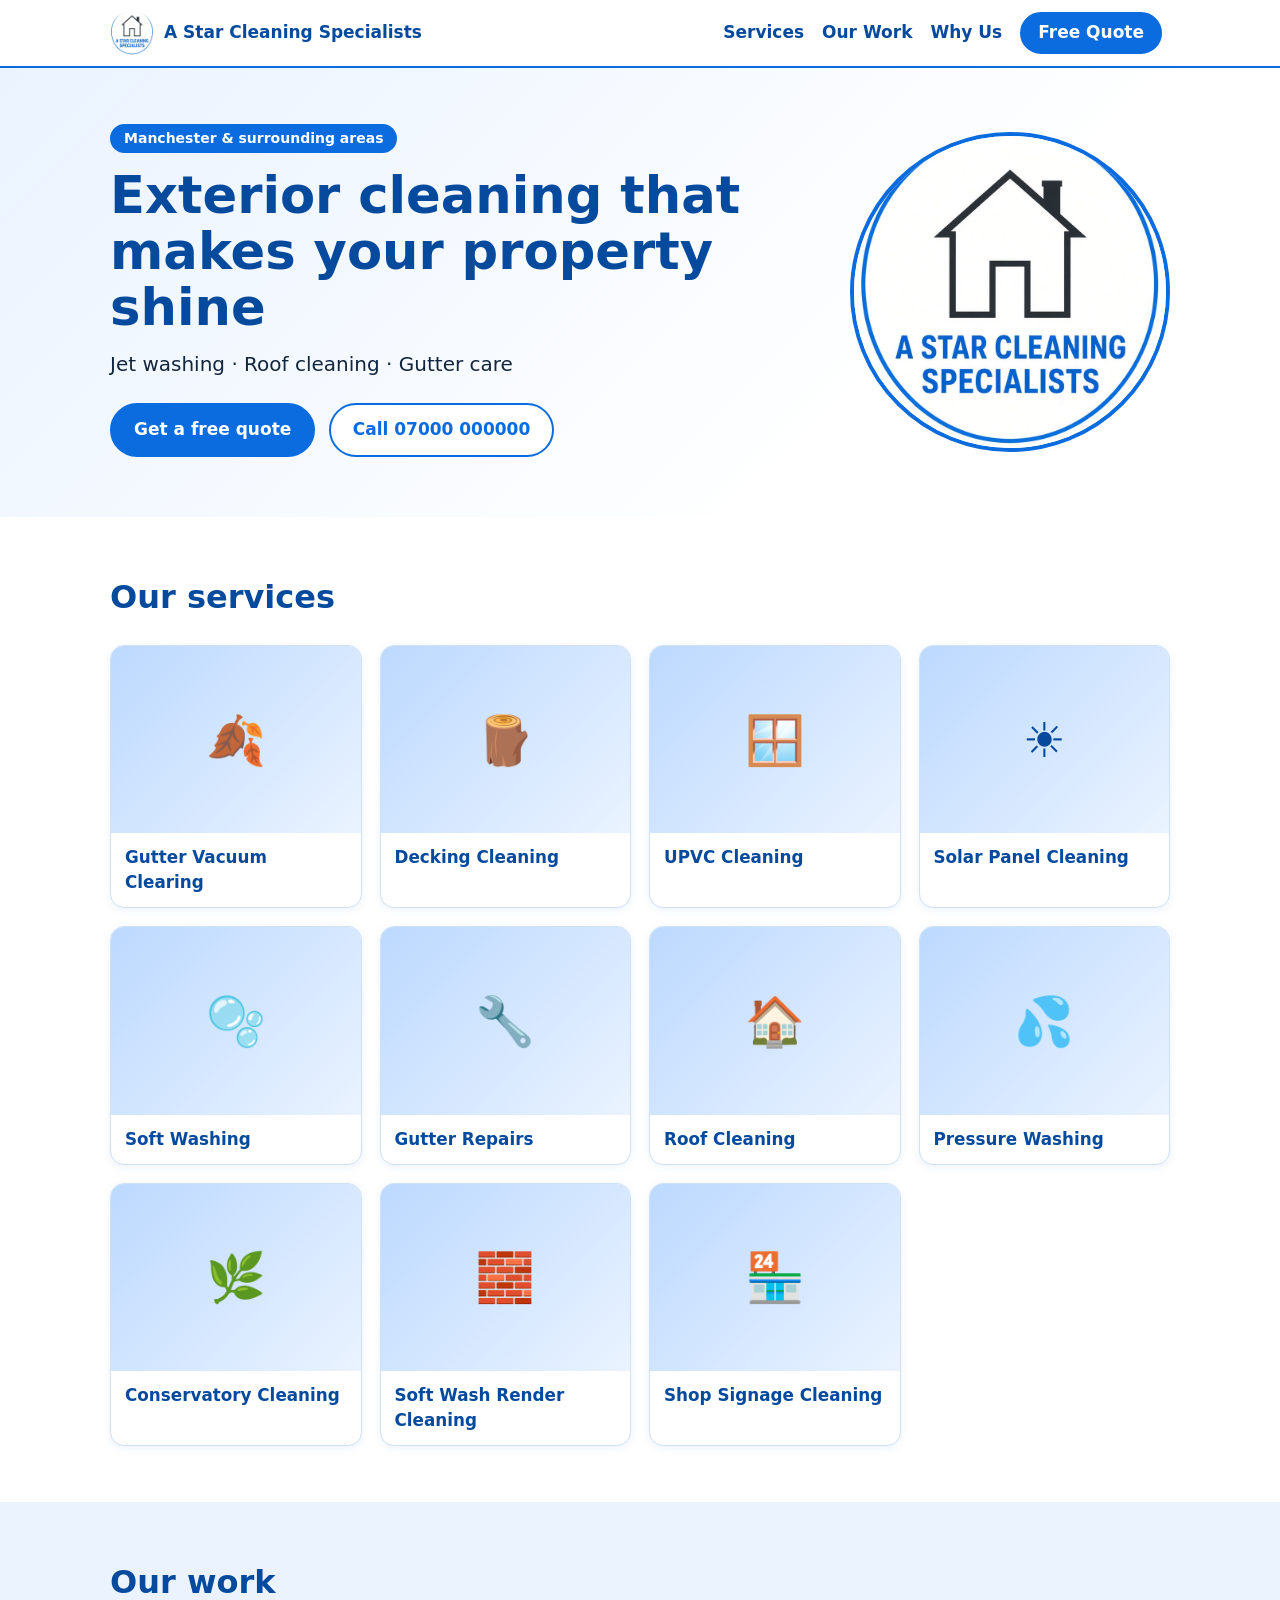
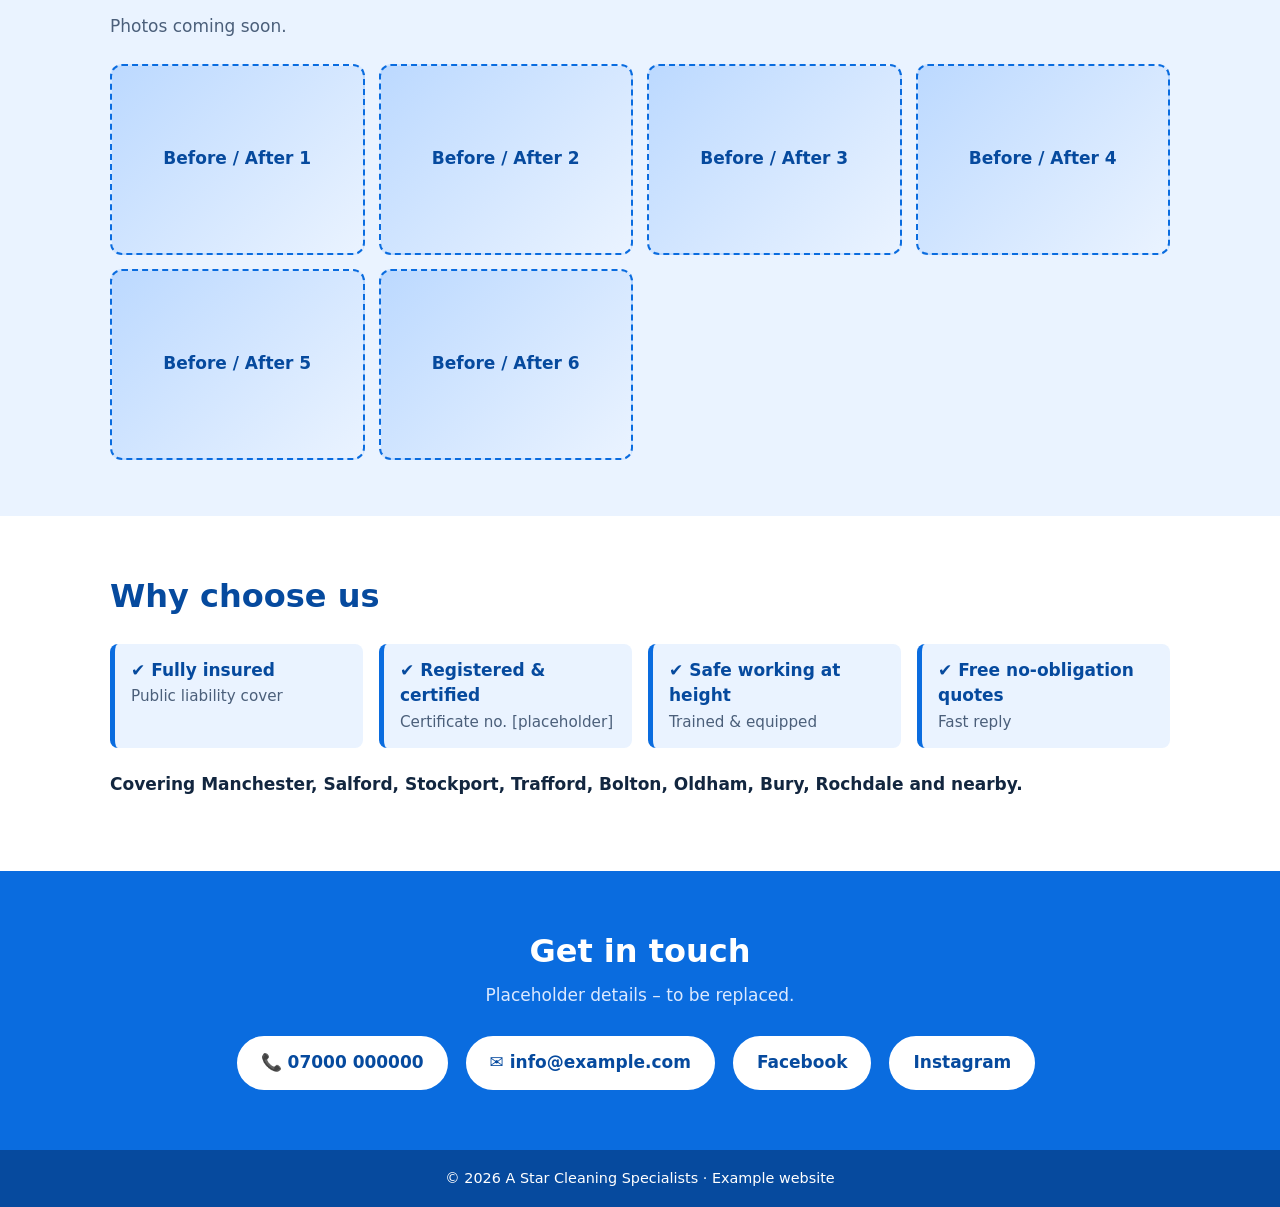
==== a-star-cleaning/index.html @ e41977cc "Add A Star Cleaning example website Co-authored-by: dbak91 <203325823+dbak91@users.noreply.github.co" ====
<!DOCTYPE html>
<html lang="en-GB">
<head>
<meta charset="utf-8">
<meta name="viewport" content="width=device-width,initial-scale=1">
<title>A Star Cleaning Specialists · Jet Washing &amp; Roof Cleaning Manchester</title>
<meta name="description" content="Exterior jet washing, roof cleaning, soft washing, gutter clearing and minor gutter repairs across Manchester and surrounding areas. Fully insured. Free quotes.">
<link rel="icon" href="images/logo.jpg">
<link rel="stylesheet" href="assets/style.css">
</head>
<body>
<a class="skip" href="#main">Skip to content</a>
<header class="site"><div class="wrap">
<a class="brand" href="#top"><img src="images/logo.jpg" alt="" width="44" height="44"><span>A Star Cleaning Specialists</span></a>
<nav aria-label="Main"><ul>
<li><a href="#services">Services</a></li>
<li><a href="#work">Our Work</a></li>
<li><a href="#trust">Why Us</a></li>
<li><a class="btn sm" href="#contact">Free Quote</a></li>
</ul></nav>
</div></header>
<main id="main">
<section class="hero" id="top"><div class="wrap">
<div class="hero-copy">
<span class="tag">Manchester &amp; surrounding areas</span>
<h1>Exterior cleaning that makes your property shine</h1>
<p class="lead">Jet washing · Roof cleaning · Gutter care</p>
<a class="btn" href="#contact">Get a free quote</a>
<a class="btn alt" href="tel:+440000000000">Call 07000 000000</a>
</div>
<img class="hero-logo" src="images/logo.jpg" alt="A Star Cleaning Specialists logo" width="320" height="320">
</div></section>
<section id="services"><div class="wrap">
<h2>Our services</h2>
<ul class="grid">
<li class="card"><div class="ph" role="img" aria-label="Gutter Vacuum Clearing photo placeholder"><span>🍂</span></div><h3>Gutter Vacuum Clearing</h3></li>
<li class="card"><div class="ph" role="img" aria-label="Decking Cleaning photo placeholder"><span>🪵</span></div><h3>Decking Cleaning</h3></li>
<li class="card"><div class="ph" role="img" aria-label="UPVC Cleaning photo placeholder"><span>🪟</span></div><h3>UPVC Cleaning</h3></li>
<li class="card"><div class="ph" role="img" aria-label="Solar Panel Cleaning photo placeholder"><span>☀️</span></div><h3>Solar Panel Cleaning</h3></li>
<li class="card"><div class="ph" role="img" aria-label="Soft Washing photo placeholder"><span>🫧</span></div><h3>Soft Washing</h3></li>
<li class="card"><div class="ph" role="img" aria-label="Gutter Repairs photo placeholder"><span>🔧</span></div><h3>Gutter Repairs</h3></li>
<li class="card"><div class="ph" role="img" aria-label="Roof Cleaning photo placeholder"><span>🏠</span></div><h3>Roof Cleaning</h3></li>
<li class="card"><div class="ph" role="img" aria-label="Pressure Washing photo placeholder"><span>💦</span></div><h3>Pressure Washing</h3></li>
<li class="card"><div class="ph" role="img" aria-label="Conservatory Cleaning photo placeholder"><span>🌿</span></div><h3>Conservatory Cleaning</h3></li>
<li class="card"><div class="ph" role="img" aria-label="Soft Wash Render Cleaning photo placeholder"><span>🧱</span></div><h3>Soft Wash Render Cleaning</h3></li>
<li class="card"><div class="ph" role="img" aria-label="Shop Signage Cleaning photo placeholder"><span>🏪</span></div><h3>Shop Signage Cleaning</h3></li>
</ul>
</div></section>
<section id="work" class="tint"><div class="wrap">
<h2>Our work</h2>
<p class="sub">Photos coming soon.</p>
<div class="gallery">
<div class="ph g" role="img" aria-label="Before and after photo placeholder"><span>Before / After 1</span></div>
<div class="ph g" role="img" aria-label="Before and after photo placeholder"><span>Before / After 2</span></div>
<div class="ph g" role="img" aria-label="Before and after photo placeholder"><span>Before / After 3</span></div>
<div class="ph g" role="img" aria-label="Before and after photo placeholder"><span>Before / After 4</span></div>
<div class="ph g" role="img" aria-label="Before and after photo placeholder"><span>Before / After 5</span></div>
<div class="ph g" role="img" aria-label="Before and after photo placeholder"><span>Before / After 6</span></div>
</div>
</div></section>
<section id="trust"><div class="wrap">
<h2>Why choose us</h2>
<ul class="trust">
<li><strong>✔ Fully insured</strong><span>Public liability cover</span></li>
<li><strong>✔ Registered &amp; certified</strong><span>Certificate no. [placeholder]</span></li>
<li><strong>✔ Safe working at height</strong><span>Trained &amp; equipped</span></li>
<li><strong>✔ Free no-obligation quotes</strong><span>Fast reply</span></li>
</ul>
<p class="area">Covering Manchester, Salford, Stockport, Trafford, Bolton, Oldham, Bury, Rochdale and nearby.</p>
</div></section>
<section id="contact" class="blue"><div class="wrap">
<h2>Get in touch</h2>
<p class="sub">Placeholder details – to be replaced.</p>
<div class="contact">
<a class="btn white" href="tel:+440000000000">📞 07000 000000</a>
<a class="btn white" href="mailto:info@example.com">✉️ info@example.com</a>
<a class="btn white" href="#" rel="noopener" aria-label="Facebook (link to be added)">Facebook</a>
<a class="btn white" href="#" rel="noopener" aria-label="Instagram (link to be added)">Instagram</a>
</div>
</div></section>
</main>
<footer class="site"><div class="wrap">© <span id="y">2026</span> A Star Cleaning Specialists · Example website</div></footer>
<script>document.getElementById('y').textContent=new Date().getFullYear();</script>
</body>
</html>
---- a-star-cleaning/assets/style.css ----
:root{--blue:#0a6cdf;--navy:#064a9e;--light:#eaf3ff;--ink:#12263f}
*{box-sizing:border-box}
html{scroll-behavior:smooth}
body{margin:0;font:17px/1.5 system-ui,-apple-system,Segoe UI,Roboto,sans-serif;color:var(--ink);background:#fff}
.wrap{max-width:1100px;margin:0 auto;padding:0 20px}
.skip{position:absolute;left:-999px}.skip:focus{left:8px;top:8px;background:#fff;padding:8px;z-index:9}
header.site{position:sticky;top:0;background:#fff;border-bottom:2px solid var(--blue);z-index:5}
header.site .wrap{display:flex;align-items:center;justify-content:space-between;gap:12px;padding-top:8px;padding-bottom:8px;flex-wrap:wrap}
.brand{display:flex;align-items:center;gap:10px;color:var(--navy);font-weight:800;text-decoration:none}
.brand img,.hero-logo{border-radius:50%;object-fit:cover;object-position:50% 49%;background:#fff}
nav ul{display:flex;gap:18px;list-style:none;margin:0;padding:0;align-items:center}
nav a{color:var(--navy);font-weight:600;text-decoration:none}
.btn{display:inline-block;background:var(--blue);color:#fff;padding:12px 22px;border-radius:999px;font-weight:700;text-decoration:none;margin:4px 8px 4px 0;border:2px solid var(--blue)}
nav a.btn{color:#fff}.btn.sm{padding:6px 16px}
.btn.alt{background:#fff;color:var(--blue)}
.btn.white{background:#fff;color:var(--navy);border-color:#fff}
.btn:hover{filter:brightness(.93)}
:focus-visible{outline:3px solid #ffb400;outline-offset:2px}
.hero{background:linear-gradient(135deg,var(--light),#fff 70%);padding:56px 0}
.hero .wrap{display:flex;align-items:center;gap:40px;justify-content:space-between;flex-wrap:wrap}
.hero-copy{flex:1 1 340px}
.tag{display:inline-block;background:var(--blue);color:#fff;border-radius:999px;padding:4px 14px;font-size:14px;font-weight:600}
h1{font-size:clamp(2rem,5vw,3.2rem);line-height:1.1;margin:14px 0;color:var(--navy)}
.lead{font-size:1.25rem;margin:0 0 20px}
.hero-logo{width:min(320px,70vw);height:auto;aspect-ratio:1;border:4px solid var(--blue)}
section{padding:56px 0}
.tint{background:var(--light)}
.blue{background:var(--blue);color:#fff;text-align:center}
h2{font-size:2rem;margin:0 0 8px;color:var(--navy)}.blue h2{color:#fff}
.sub{margin:0 0 24px;color:#4b5f7a}.blue .sub{color:#dbe9ff}
.grid{list-style:none;padding:0;margin:24px 0 0;display:grid;grid-template-columns:repeat(auto-fill,minmax(210px,1fr));gap:18px}
.card{background:#fff;border:1px solid #cfe0f7;border-radius:14px;overflow:hidden;box-shadow:0 2px 8px rgba(10,108,223,.08)}
.card h3{margin:0;padding:12px 14px;font-size:1.05rem;color:var(--navy)}
.ph{background:linear-gradient(135deg,#bcd9ff,#eaf3ff);display:flex;align-items:center;justify-content:center;color:var(--navy);font-weight:600}
.card .ph{aspect-ratio:4/3;font-size:3rem}
.gallery{display:grid;grid-template-columns:repeat(auto-fill,minmax(240px,1fr));gap:14px}
.ph.g{aspect-ratio:4/3;border-radius:12px;border:2px dashed var(--blue)}
.trust{list-style:none;padding:0;margin:24px 0;display:grid;grid-template-columns:repeat(auto-fit,minmax(220px,1fr));gap:16px}
.trust li{border-left:5px solid var(--blue);background:var(--light);padding:14px 16px;border-radius:8px}
.trust strong{display:block;color:var(--navy)}.trust span{font-size:.95rem;color:#4b5f7a}
.area{font-weight:600}
.contact{display:flex;flex-wrap:wrap;gap:10px;justify-content:center}
footer.site{background:var(--navy);color:#fff;text-align:center;padding:18px 0;font-size:.9rem}
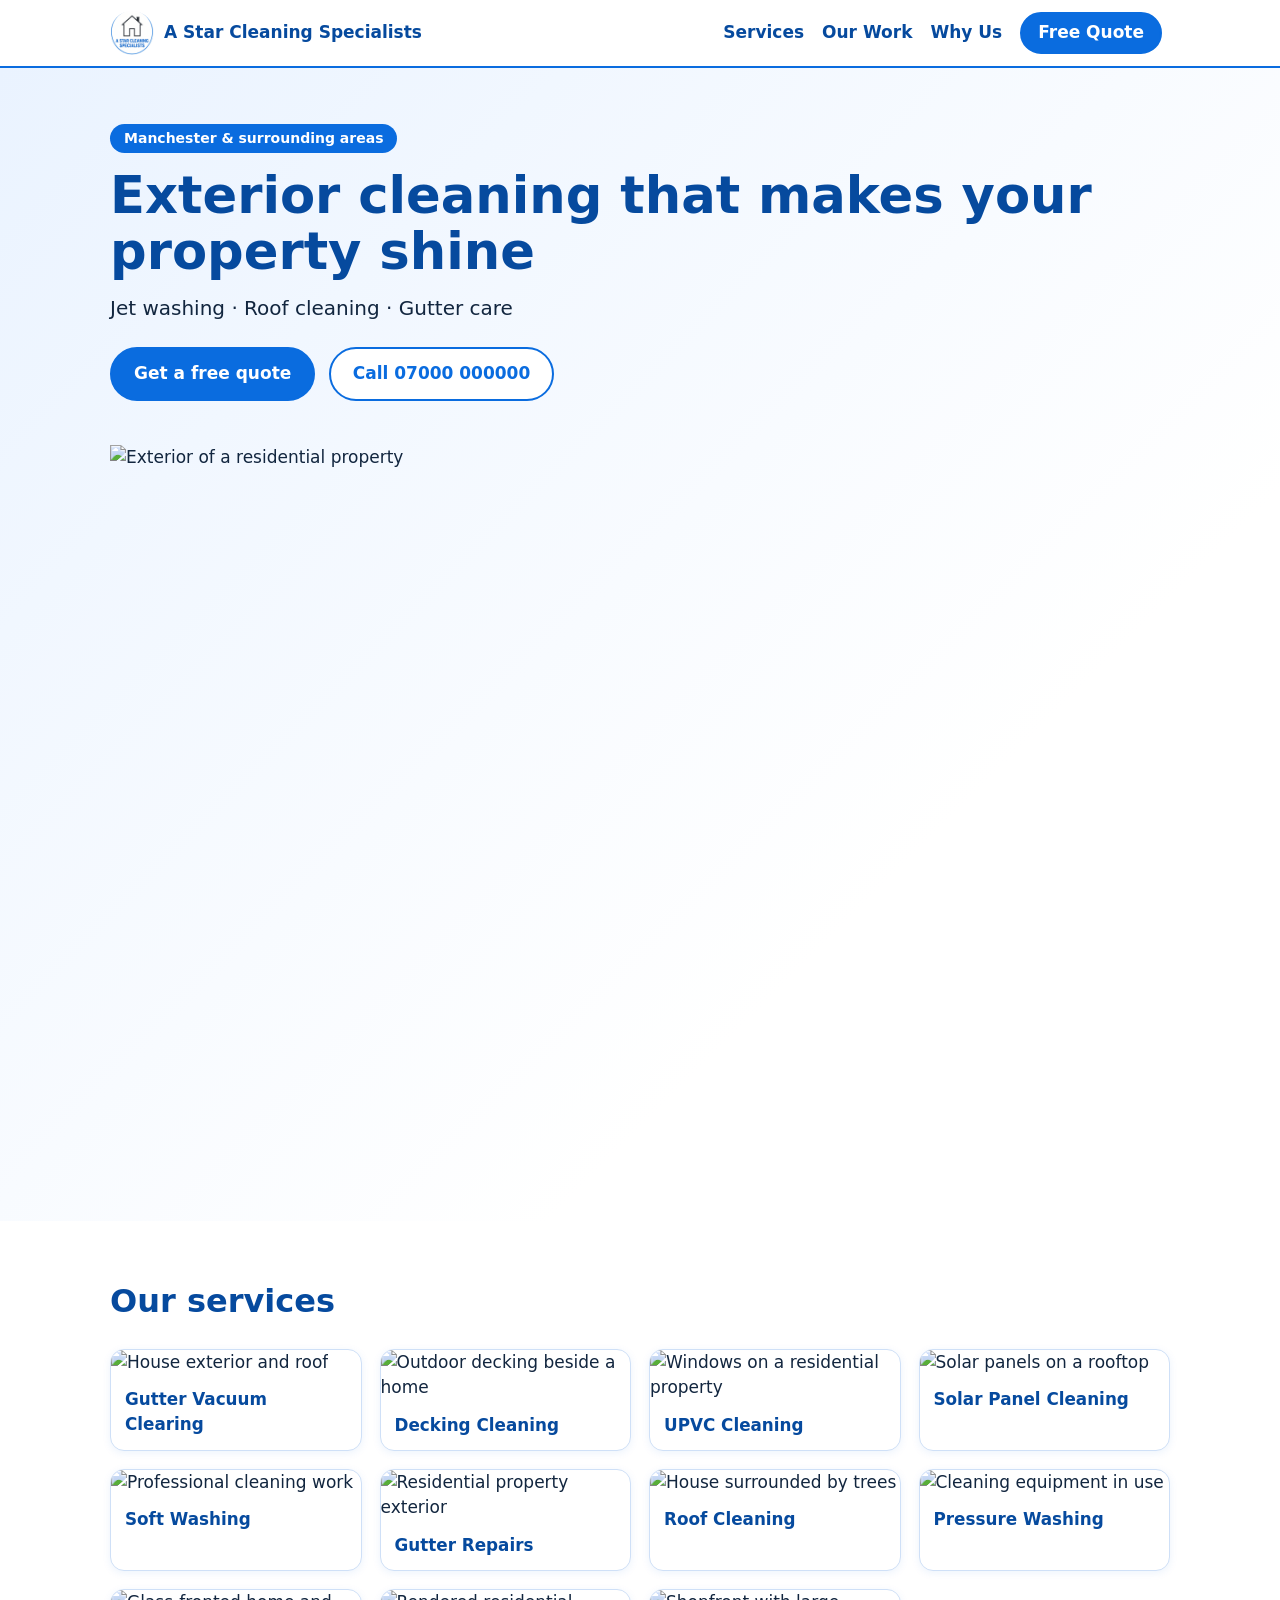
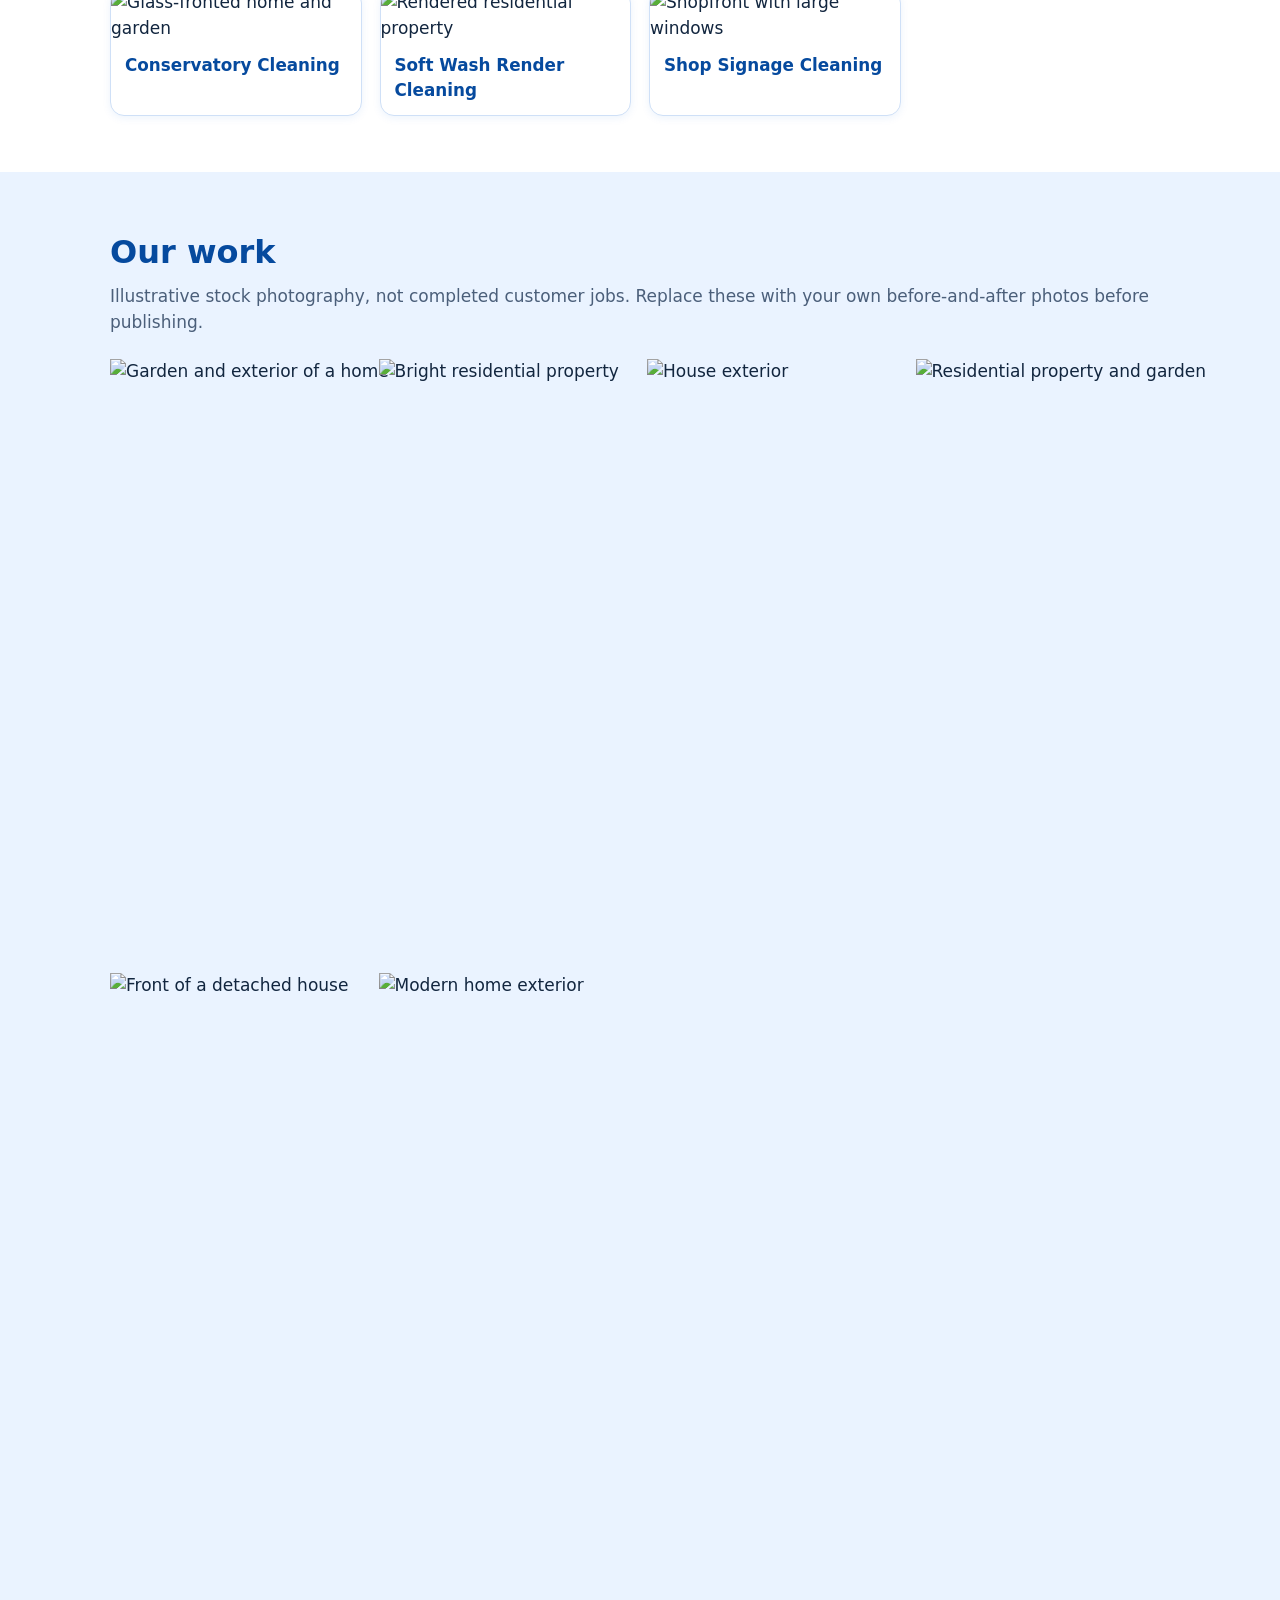
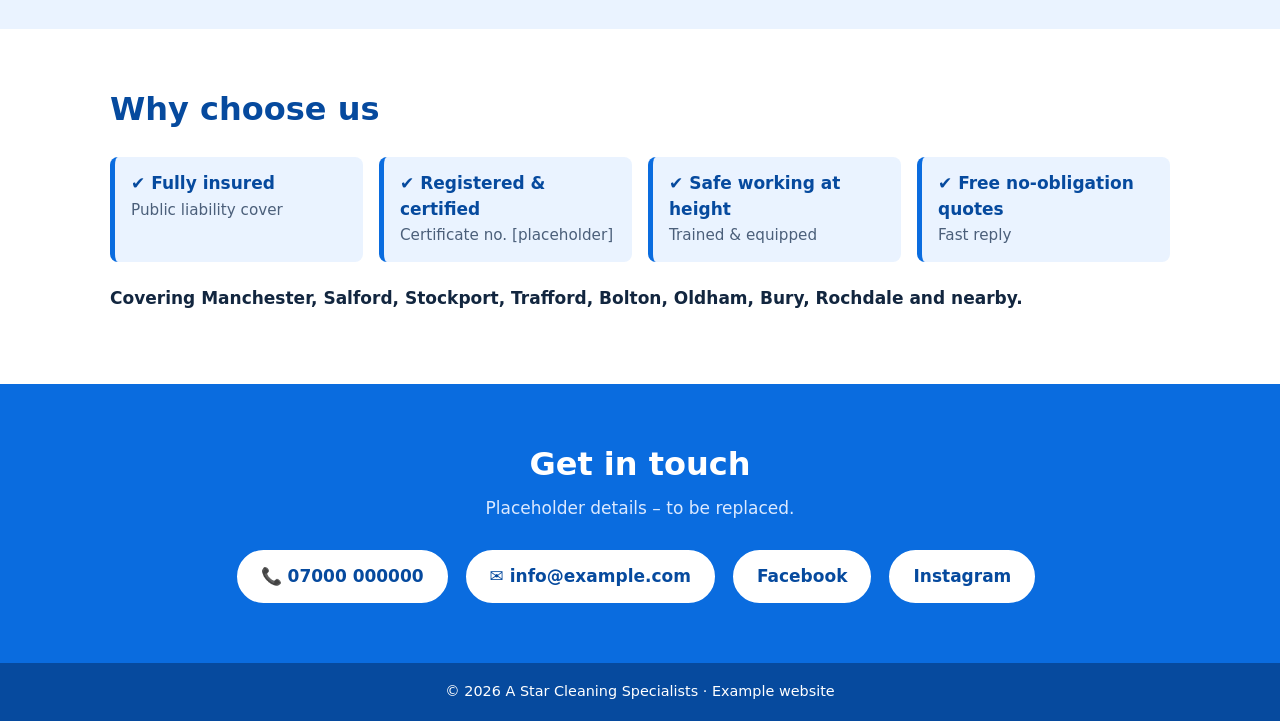
==== commit 7479d2d3: "Add service and gallery photo layouts Co-authored-by: dbak91 <203325823+dbak91@users.noreply.github." ====
--- a/a-star-cleaning/index.html
+++ b/a-star-cleaning/index.html
@@ -28,34 +28,34 @@
 <a class="btn" href="#contact">Get a free quote</a>
 <a class="btn alt" href="tel:+440000000000">Call 07000 000000</a>
 </div>
-<img class="hero-logo" src="images/logo.jpg" alt="A Star Cleaning Specialists logo" width="320" height="320">
+<img class="hero-photo" src="https://images.unsplash.com/photo-1600585154340-be6161a56a0c?auto=format&amp;fit=crop&amp;w=960&amp;h=720&amp;q=80" alt="Exterior of a residential property" width="960" height="720">
 </div></section>
 <section id="services"><div class="wrap">
 <h2>Our services</h2>
 <ul class="grid">
-<li class="card"><div class="ph" role="img" aria-label="Gutter Vacuum Clearing photo placeholder"><span>🍂</span></div><h3>Gutter Vacuum Clearing</h3></li>
-<li class="card"><div class="ph" role="img" aria-label="Decking Cleaning photo placeholder"><span>🪵</span></div><h3>Decking Cleaning</h3></li>
-<li class="card"><div class="ph" role="img" aria-label="UPVC Cleaning photo placeholder"><span>🪟</span></div><h3>UPVC Cleaning</h3></li>
-<li class="card"><div class="ph" role="img" aria-label="Solar Panel Cleaning photo placeholder"><span>☀️</span></div><h3>Solar Panel Cleaning</h3></li>
-<li class="card"><div class="ph" role="img" aria-label="Soft Washing photo placeholder"><span>🫧</span></div><h3>Soft Washing</h3></li>
-<li class="card"><div class="ph" role="img" aria-label="Gutter Repairs photo placeholder"><span>🔧</span></div><h3>Gutter Repairs</h3></li>
-<li class="card"><div class="ph" role="img" aria-label="Roof Cleaning photo placeholder"><span>🏠</span></div><h3>Roof Cleaning</h3></li>
-<li class="card"><div class="ph" role="img" aria-label="Pressure Washing photo placeholder"><span>💦</span></div><h3>Pressure Washing</h3></li>
-<li class="card"><div class="ph" role="img" aria-label="Conservatory Cleaning photo placeholder"><span>🌿</span></div><h3>Conservatory Cleaning</h3></li>
-<li class="card"><div class="ph" role="img" aria-label="Soft Wash Render Cleaning photo placeholder"><span>🧱</span></div><h3>Soft Wash Render Cleaning</h3></li>
-<li class="card"><div class="ph" role="img" aria-label="Shop Signage Cleaning photo placeholder"><span>🏪</span></div><h3>Shop Signage Cleaning</h3></li>
+<li class="card"><img src="https://images.unsplash.com/photo-1600607687939-ce8a6c25118c?auto=format&amp;fit=crop&amp;w=800&amp;h=600&amp;q=80" alt="House exterior and roof" width="800" height="600" loading="lazy"><h3>Gutter Vacuum Clearing</h3></li>
+<li class="card"><img src="https://images.unsplash.com/photo-1507089947368-19c1da9775ae?auto=format&amp;fit=crop&amp;w=800&amp;h=600&amp;q=80" alt="Outdoor decking beside a home" width="800" height="600" loading="lazy"><h3>Decking Cleaning</h3></li>
+<li class="card"><img src="https://images.unsplash.com/photo-1464983953574-0892a716854b?auto=format&amp;fit=crop&amp;w=800&amp;h=600&amp;q=80" alt="Windows on a residential property" width="800" height="600" loading="lazy"><h3>UPVC Cleaning</h3></li>
+<li class="card"><img src="https://images.unsplash.com/photo-1509391366360-2e959784a276?auto=format&amp;fit=crop&amp;w=800&amp;h=600&amp;q=80" alt="Solar panels on a rooftop" width="800" height="600" loading="lazy"><h3>Solar Panel Cleaning</h3></li>
+<li class="card"><img src="https://images.unsplash.com/photo-1581578731548-c64695cc6952?auto=format&amp;fit=crop&amp;w=800&amp;h=600&amp;q=80" alt="Professional cleaning work" width="800" height="600" loading="lazy"><h3>Soft Washing</h3></li>
+<li class="card"><img src="https://images.unsplash.com/photo-1600566753086-00f18fb6b3ea?auto=format&amp;fit=crop&amp;w=800&amp;h=600&amp;q=80" alt="Residential property exterior" width="800" height="600" loading="lazy"><h3>Gutter Repairs</h3></li>
+<li class="card"><img src="https://images.unsplash.com/photo-1510798831971-661eb04b3739?auto=format&amp;fit=crop&amp;w=800&amp;h=600&amp;q=80" alt="House surrounded by trees" width="800" height="600" loading="lazy"><h3>Roof Cleaning</h3></li>
+<li class="card"><img src="https://images.unsplash.com/photo-1527515637462-cff94eecc1ac?auto=format&amp;fit=crop&amp;w=800&amp;h=600&amp;q=80" alt="Cleaning equipment in use" width="800" height="600" loading="lazy"><h3>Pressure Washing</h3></li>
+<li class="card"><img src="https://images.unsplash.com/photo-1600585154526-990dced4db0d?auto=format&amp;fit=crop&amp;w=800&amp;h=600&amp;q=80" alt="Glass-fronted home and garden" width="800" height="600" loading="lazy"><h3>Conservatory Cleaning</h3></li>
+<li class="card"><img src="https://images.unsplash.com/photo-1564013799919-ab600027ffc6?auto=format&amp;fit=crop&amp;w=800&amp;h=600&amp;q=80" alt="Rendered residential property" width="800" height="600" loading="lazy"><h3>Soft Wash Render Cleaning</h3></li>
+<li class="card"><img src="https://images.unsplash.com/photo-1441986300917-64674bd600d8?auto=format&amp;fit=crop&amp;w=800&amp;h=600&amp;q=80" alt="Shopfront with large windows" width="800" height="600" loading="lazy"><h3>Shop Signage Cleaning</h3></li>
 </ul>
 </div></section>
 <section id="work" class="tint"><div class="wrap">
 <h2>Our work</h2>
-<p class="sub">Photos coming soon.</p>
+<p class="sub">Illustrative stock photography, not completed customer jobs. Replace these with your own before-and-after photos before publishing.</p>
 <div class="gallery">
-<div class="ph g" role="img" aria-label="Before and after photo placeholder"><span>Before / After 1</span></div>
-<div class="ph g" role="img" aria-label="Before and after photo placeholder"><span>Before / After 2</span></div>
-<div class="ph g" role="img" aria-label="Before and after photo placeholder"><span>Before / After 3</span></div>
-<div class="ph g" role="img" aria-label="Before and after photo placeholder"><span>Before / After 4</span></div>
-<div class="ph g" role="img" aria-label="Before and after photo placeholder"><span>Before / After 5</span></div>
-<div class="ph g" role="img" aria-label="Before and after photo placeholder"><span>Before / After 6</span></div>
+<img src="https://images.unsplash.com/photo-1523413651479-597eb2da0ad6?auto=format&amp;fit=crop&amp;w=800&amp;h=600&amp;q=80" alt="Garden and exterior of a home" width="800" height="600" loading="lazy">
+<img src="https://images.unsplash.com/photo-1600607687920-4e2a09cf159d?auto=format&amp;fit=crop&amp;w=800&amp;h=600&amp;q=80" alt="Bright residential property" width="800" height="600" loading="lazy">
+<img src="https://images.unsplash.com/photo-1598908314732-07113901949e?auto=format&amp;fit=crop&amp;w=800&amp;h=600&amp;q=80" alt="House exterior" width="800" height="600" loading="lazy">
+<img src="https://images.unsplash.com/photo-1600566753190-17f0baa2a6c3?auto=format&amp;fit=crop&amp;w=800&amp;h=600&amp;q=80" alt="Residential property and garden" width="800" height="600" loading="lazy">
+<img src="https://images.unsplash.com/photo-1570129477492-45c003edd2be?auto=format&amp;fit=crop&amp;w=800&amp;h=600&amp;q=80" alt="Front of a detached house" width="800" height="600" loading="lazy">
+<img src="https://images.unsplash.com/photo-1613977257363-707ba9348227?auto=format&amp;fit=crop&amp;w=800&amp;h=600&amp;q=80" alt="Modern home exterior" width="800" height="600" loading="lazy">
 </div>
 </div></section>
 <section id="trust"><div class="wrap">
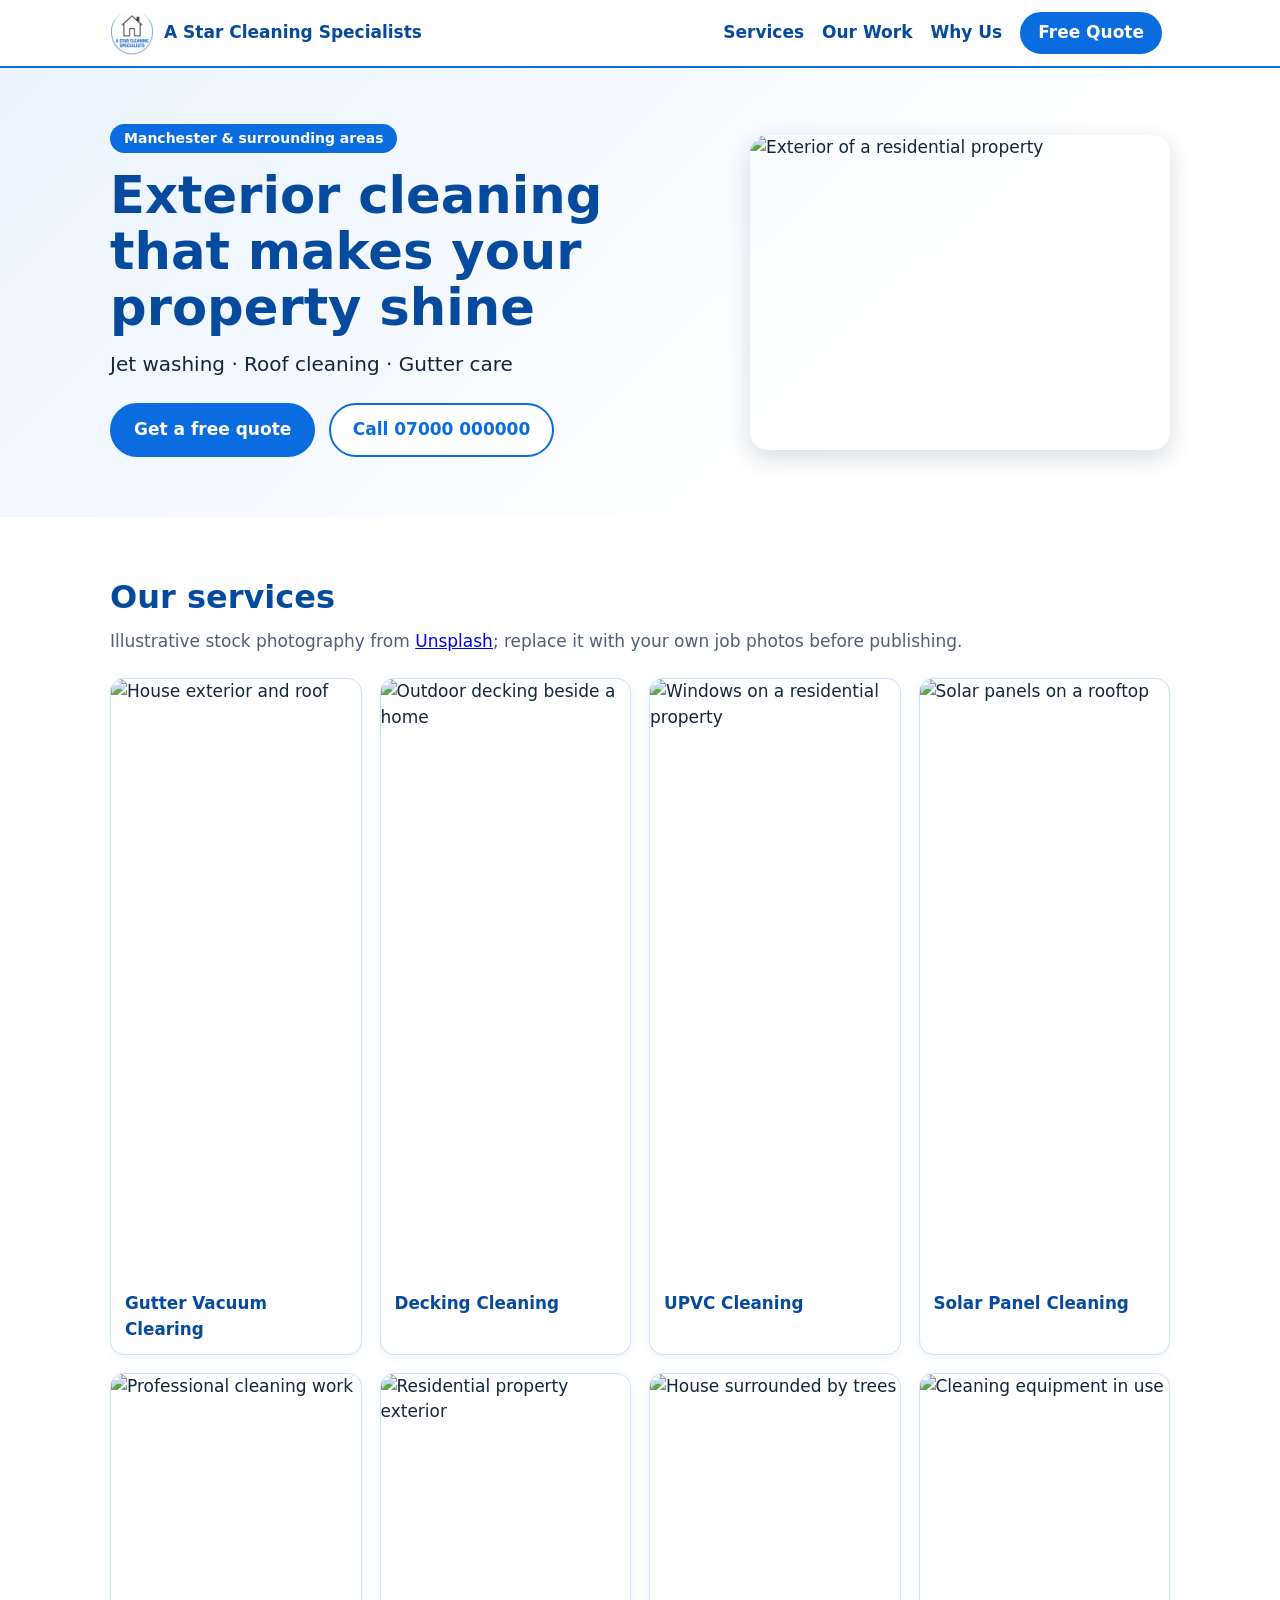
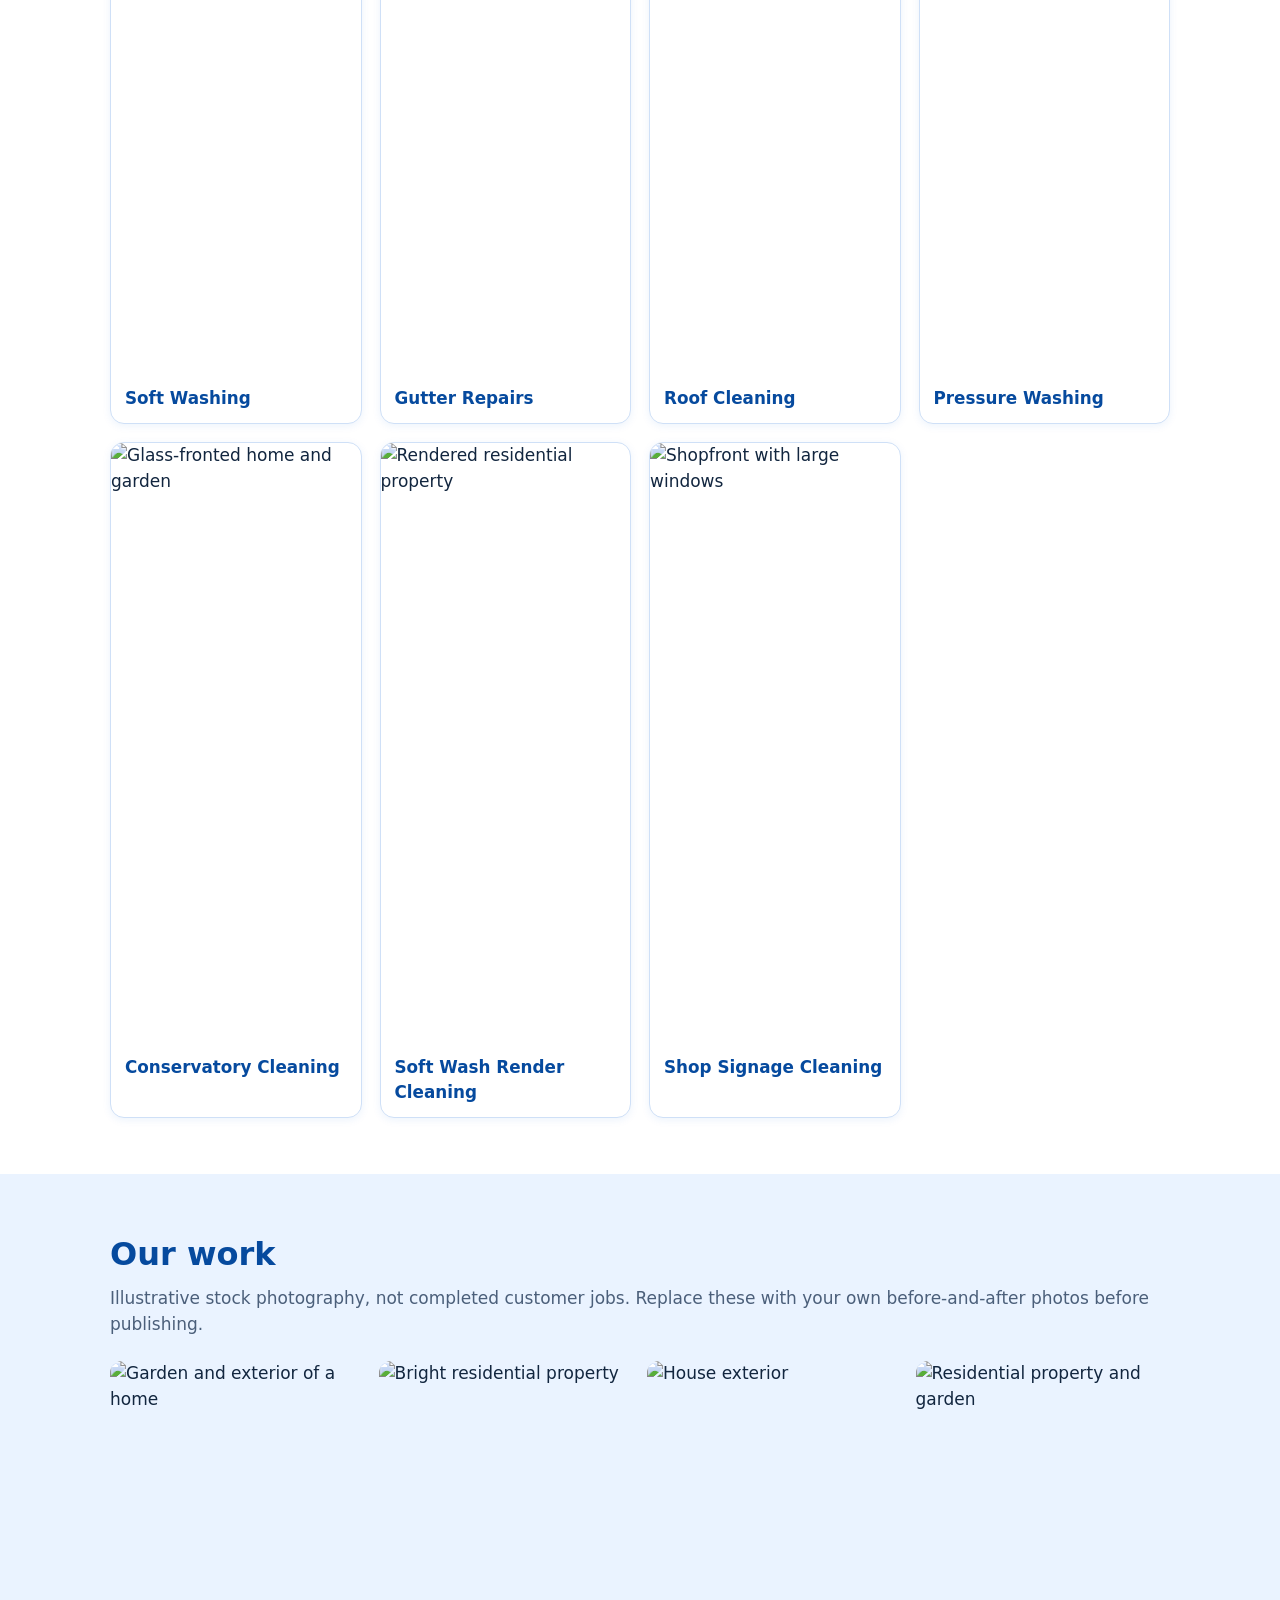
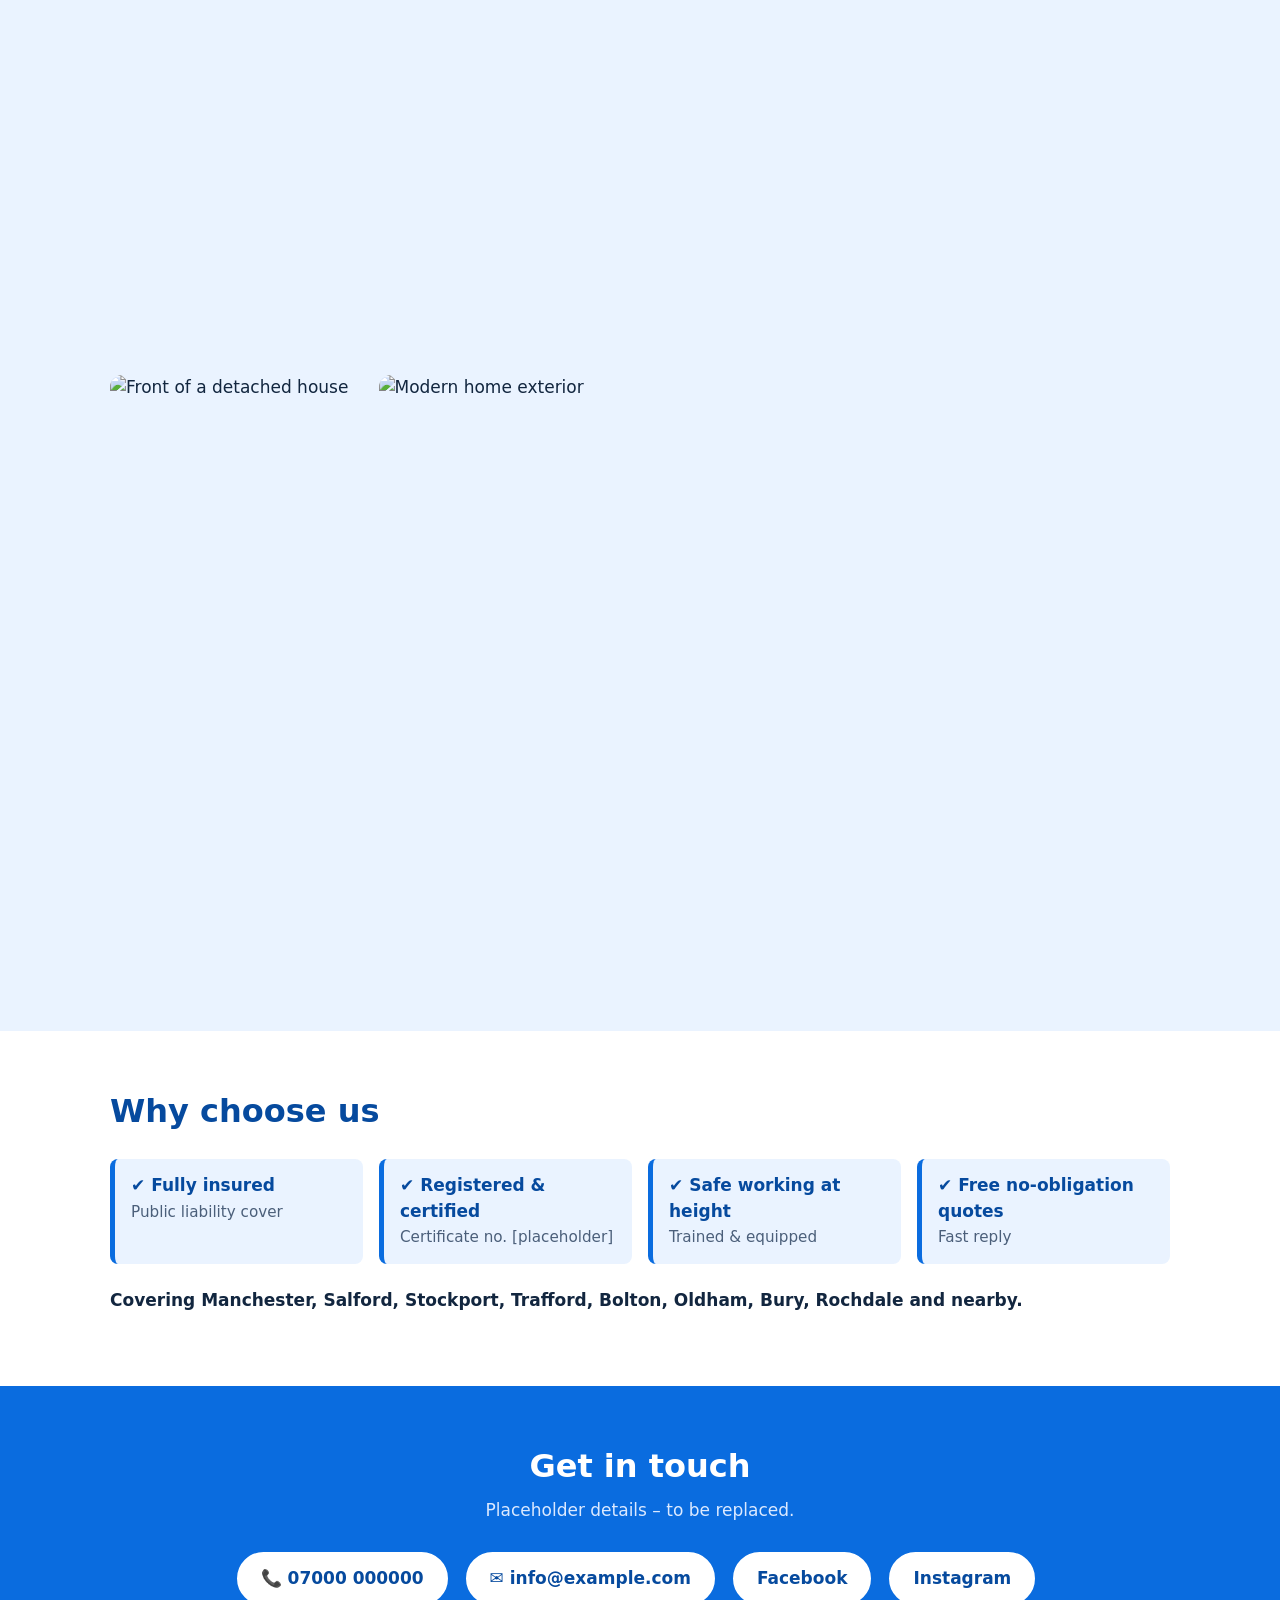
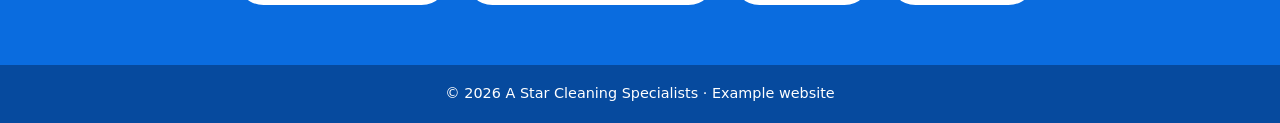
==== commit 749f8424: "Add photography and project previews Co-authored-by: dbak91 <203325823+dbak91@users.noreply.github.c" ====
--- a/a-star-cleaning/index.html
+++ b/a-star-cleaning/index.html
@@ -32,6 +32,7 @@
 </div></section>
 <section id="services"><div class="wrap">
 <h2>Our services</h2>
+<p class="sub">Illustrative stock photography from <a href="https://unsplash.com/license">Unsplash</a>; replace it with your own job photos before publishing.</p>
 <ul class="grid">
 <li class="card"><img src="https://images.unsplash.com/photo-1600607687939-ce8a6c25118c?auto=format&amp;fit=crop&amp;w=800&amp;h=600&amp;q=80" alt="House exterior and roof" width="800" height="600" loading="lazy"><h3>Gutter Vacuum Clearing</h3></li>
 <li class="card"><img src="https://images.unsplash.com/photo-1507089947368-19c1da9775ae?auto=format&amp;fit=crop&amp;w=800&amp;h=600&amp;q=80" alt="Outdoor decking beside a home" width="800" height="600" loading="lazy"><h3>Decking Cleaning</h3></li>
--- a/a-star-cleaning/assets/style.css
+++ b/a-star-cleaning/assets/style.css
@@ -22,7 +22,7 @@
 .tag{display:inline-block;background:var(--blue);color:#fff;border-radius:999px;padding:4px 14px;font-size:14px;font-weight:600}
 h1{font-size:clamp(2rem,5vw,3.2rem);line-height:1.1;margin:14px 0;color:var(--navy)}
 .lead{font-size:1.25rem;margin:0 0 20px}
-.hero-logo{width:min(320px,70vw);height:auto;aspect-ratio:1;border:4px solid var(--blue)}
+.hero-photo{width:min(420px,100%);height:auto;aspect-ratio:4/3;object-fit:cover;border-radius:18px;box-shadow:0 8px 24px rgba(18,38,63,.16)}
 section{padding:56px 0}
 .tint{background:var(--light)}
 .blue{background:var(--blue);color:#fff;text-align:center}
@@ -31,9 +31,11 @@
 .grid{list-style:none;padding:0;margin:24px 0 0;display:grid;grid-template-columns:repeat(auto-fill,minmax(210px,1fr));gap:18px}
 .card{background:#fff;border:1px solid #cfe0f7;border-radius:14px;overflow:hidden;box-shadow:0 2px 8px rgba(10,108,223,.08)}
 .card h3{margin:0;padding:12px 14px;font-size:1.05rem;color:var(--navy)}
+.card>img{display:block;width:100%;aspect-ratio:4/3;object-fit:cover}
 .ph{background:linear-gradient(135deg,#bcd9ff,#eaf3ff);display:flex;align-items:center;justify-content:center;color:var(--navy);font-weight:600}
 .card .ph{aspect-ratio:4/3;font-size:3rem}
 .gallery{display:grid;grid-template-columns:repeat(auto-fill,minmax(240px,1fr));gap:14px}
+.gallery img{display:block;width:100%;aspect-ratio:4/3;object-fit:cover;border-radius:12px}
 .ph.g{aspect-ratio:4/3;border-radius:12px;border:2px dashed var(--blue)}
 .trust{list-style:none;padding:0;margin:24px 0;display:grid;grid-template-columns:repeat(auto-fit,minmax(220px,1fr));gap:16px}
 .trust li{border-left:5px solid var(--blue);background:var(--light);padding:14px 16px;border-radius:8px}
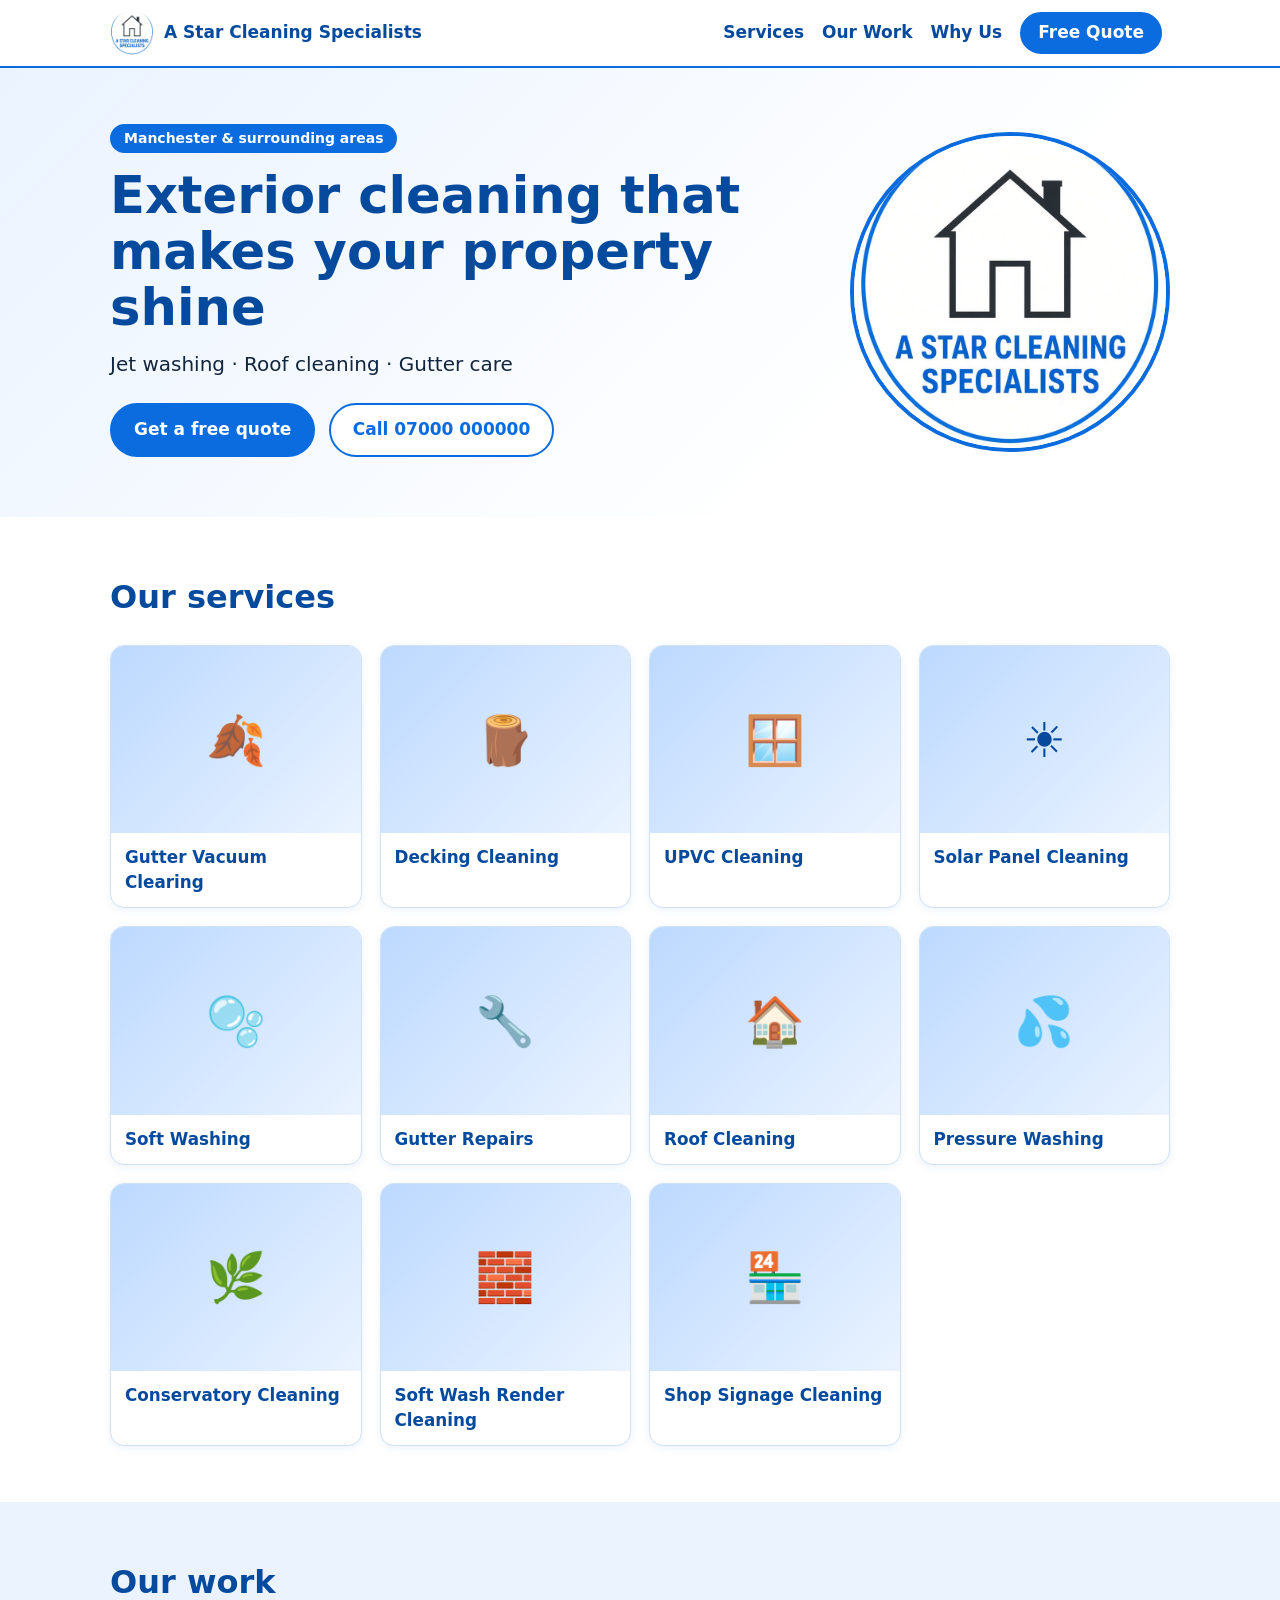
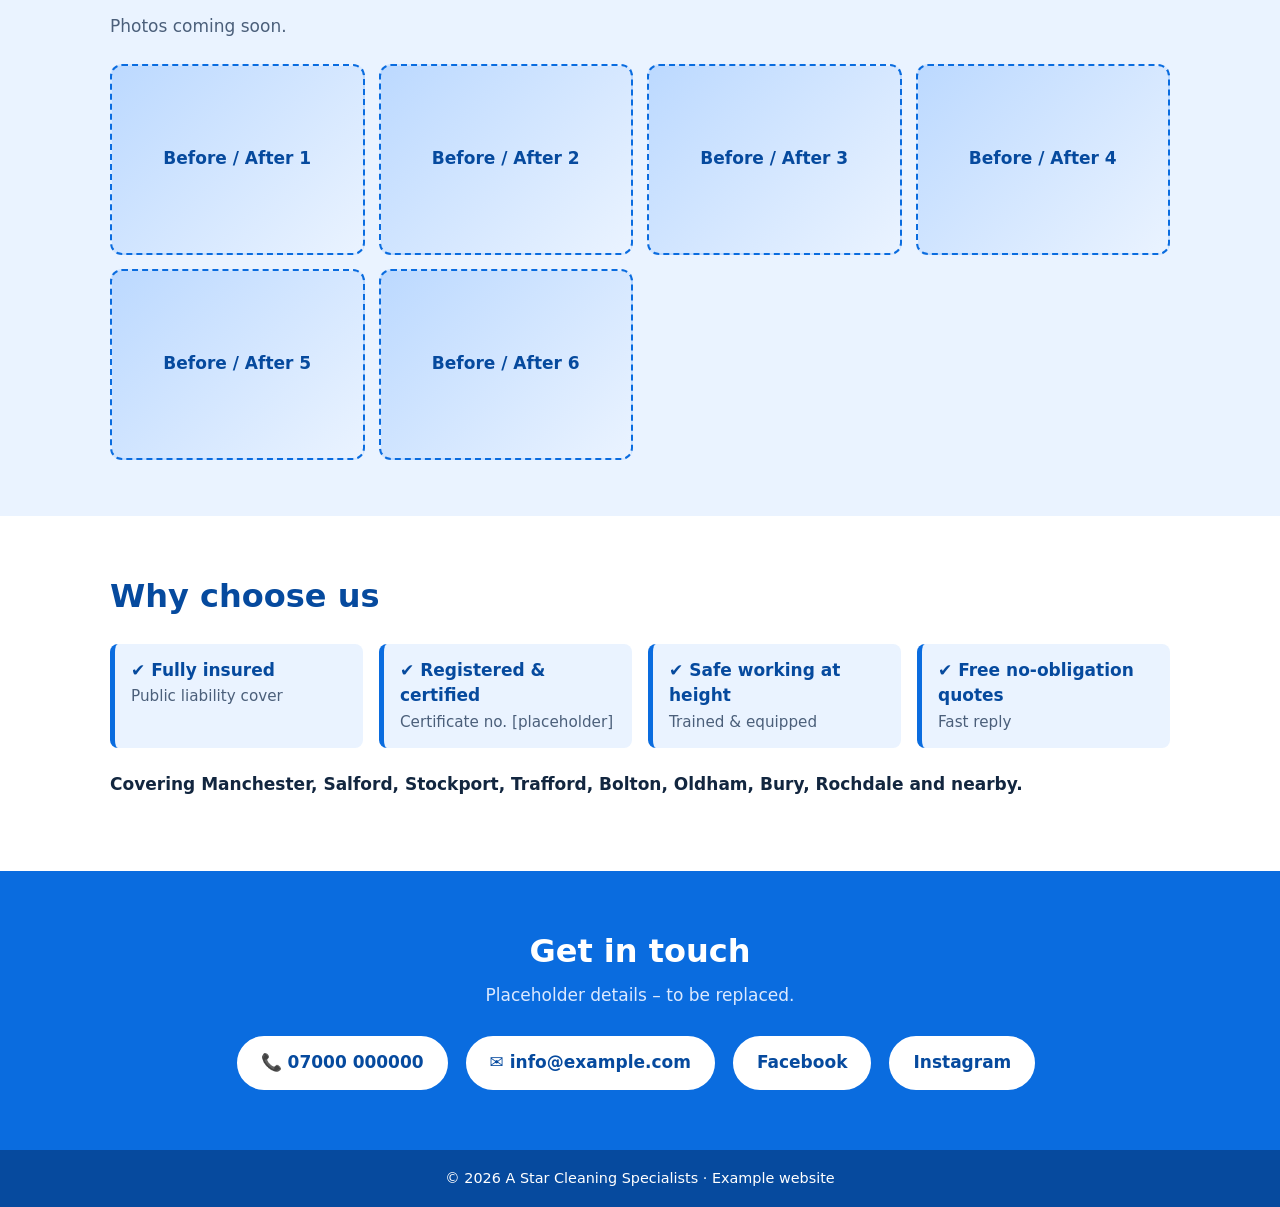
==== commit 7b0c1aba: "Revert misplaced portfolio images Co-authored-by: dbak91 <203325823+dbak91@users.noreply.github.com>" ====
--- a/a-star-cleaning/index.html
+++ b/a-star-cleaning/index.html
@@ -28,35 +28,34 @@
 <a class="btn" href="#contact">Get a free quote</a>
 <a class="btn alt" href="tel:+440000000000">Call 07000 000000</a>
 </div>
-<img class="hero-photo" src="https://images.unsplash.com/photo-1600585154340-be6161a56a0c?auto=format&amp;fit=crop&amp;w=960&amp;h=720&amp;q=80" alt="Exterior of a residential property" width="960" height="720">
+<img class="hero-logo" src="images/logo.jpg" alt="A Star Cleaning Specialists logo" width="320" height="320">
 </div></section>
 <section id="services"><div class="wrap">
 <h2>Our services</h2>
-<p class="sub">Illustrative stock photography from <a href="https://unsplash.com/license">Unsplash</a>; replace it with your own job photos before publishing.</p>
 <ul class="grid">
-<li class="card"><img src="https://images.unsplash.com/photo-1600607687939-ce8a6c25118c?auto=format&amp;fit=crop&amp;w=800&amp;h=600&amp;q=80" alt="House exterior and roof" width="800" height="600" loading="lazy"><h3>Gutter Vacuum Clearing</h3></li>
-<li class="card"><img src="https://images.unsplash.com/photo-1507089947368-19c1da9775ae?auto=format&amp;fit=crop&amp;w=800&amp;h=600&amp;q=80" alt="Outdoor decking beside a home" width="800" height="600" loading="lazy"><h3>Decking Cleaning</h3></li>
-<li class="card"><img src="https://images.unsplash.com/photo-1464983953574-0892a716854b?auto=format&amp;fit=crop&amp;w=800&amp;h=600&amp;q=80" alt="Windows on a residential property" width="800" height="600" loading="lazy"><h3>UPVC Cleaning</h3></li>
-<li class="card"><img src="https://images.unsplash.com/photo-1509391366360-2e959784a276?auto=format&amp;fit=crop&amp;w=800&amp;h=600&amp;q=80" alt="Solar panels on a rooftop" width="800" height="600" loading="lazy"><h3>Solar Panel Cleaning</h3></li>
-<li class="card"><img src="https://images.unsplash.com/photo-1581578731548-c64695cc6952?auto=format&amp;fit=crop&amp;w=800&amp;h=600&amp;q=80" alt="Professional cleaning work" width="800" height="600" loading="lazy"><h3>Soft Washing</h3></li>
-<li class="card"><img src="https://images.unsplash.com/photo-1600566753086-00f18fb6b3ea?auto=format&amp;fit=crop&amp;w=800&amp;h=600&amp;q=80" alt="Residential property exterior" width="800" height="600" loading="lazy"><h3>Gutter Repairs</h3></li>
-<li class="card"><img src="https://images.unsplash.com/photo-1510798831971-661eb04b3739?auto=format&amp;fit=crop&amp;w=800&amp;h=600&amp;q=80" alt="House surrounded by trees" width="800" height="600" loading="lazy"><h3>Roof Cleaning</h3></li>
-<li class="card"><img src="https://images.unsplash.com/photo-1527515637462-cff94eecc1ac?auto=format&amp;fit=crop&amp;w=800&amp;h=600&amp;q=80" alt="Cleaning equipment in use" width="800" height="600" loading="lazy"><h3>Pressure Washing</h3></li>
-<li class="card"><img src="https://images.unsplash.com/photo-1600585154526-990dced4db0d?auto=format&amp;fit=crop&amp;w=800&amp;h=600&amp;q=80" alt="Glass-fronted home and garden" width="800" height="600" loading="lazy"><h3>Conservatory Cleaning</h3></li>
-<li class="card"><img src="https://images.unsplash.com/photo-1564013799919-ab600027ffc6?auto=format&amp;fit=crop&amp;w=800&amp;h=600&amp;q=80" alt="Rendered residential property" width="800" height="600" loading="lazy"><h3>Soft Wash Render Cleaning</h3></li>
-<li class="card"><img src="https://images.unsplash.com/photo-1441986300917-64674bd600d8?auto=format&amp;fit=crop&amp;w=800&amp;h=600&amp;q=80" alt="Shopfront with large windows" width="800" height="600" loading="lazy"><h3>Shop Signage Cleaning</h3></li>
+<li class="card"><div class="ph" role="img" aria-label="Gutter Vacuum Clearing photo placeholder"><span>🍂</span></div><h3>Gutter Vacuum Clearing</h3></li>
+<li class="card"><div class="ph" role="img" aria-label="Decking Cleaning photo placeholder"><span>🪵</span></div><h3>Decking Cleaning</h3></li>
+<li class="card"><div class="ph" role="img" aria-label="UPVC Cleaning photo placeholder"><span>🪟</span></div><h3>UPVC Cleaning</h3></li>
+<li class="card"><div class="ph" role="img" aria-label="Solar Panel Cleaning photo placeholder"><span>☀️</span></div><h3>Solar Panel Cleaning</h3></li>
+<li class="card"><div class="ph" role="img" aria-label="Soft Washing photo placeholder"><span>🫧</span></div><h3>Soft Washing</h3></li>
+<li class="card"><div class="ph" role="img" aria-label="Gutter Repairs photo placeholder"><span>🔧</span></div><h3>Gutter Repairs</h3></li>
+<li class="card"><div class="ph" role="img" aria-label="Roof Cleaning photo placeholder"><span>🏠</span></div><h3>Roof Cleaning</h3></li>
+<li class="card"><div class="ph" role="img" aria-label="Pressure Washing photo placeholder"><span>💦</span></div><h3>Pressure Washing</h3></li>
+<li class="card"><div class="ph" role="img" aria-label="Conservatory Cleaning photo placeholder"><span>🌿</span></div><h3>Conservatory Cleaning</h3></li>
+<li class="card"><div class="ph" role="img" aria-label="Soft Wash Render Cleaning photo placeholder"><span>🧱</span></div><h3>Soft Wash Render Cleaning</h3></li>
+<li class="card"><div class="ph" role="img" aria-label="Shop Signage Cleaning photo placeholder"><span>🏪</span></div><h3>Shop Signage Cleaning</h3></li>
 </ul>
 </div></section>
 <section id="work" class="tint"><div class="wrap">
 <h2>Our work</h2>
-<p class="sub">Illustrative stock photography, not completed customer jobs. Replace these with your own before-and-after photos before publishing.</p>
+<p class="sub">Photos coming soon.</p>
 <div class="gallery">
-<img src="https://images.unsplash.com/photo-1523413651479-597eb2da0ad6?auto=format&amp;fit=crop&amp;w=800&amp;h=600&amp;q=80" alt="Garden and exterior of a home" width="800" height="600" loading="lazy">
-<img src="https://images.unsplash.com/photo-1600607687920-4e2a09cf159d?auto=format&amp;fit=crop&amp;w=800&amp;h=600&amp;q=80" alt="Bright residential property" width="800" height="600" loading="lazy">
-<img src="https://images.unsplash.com/photo-1598908314732-07113901949e?auto=format&amp;fit=crop&amp;w=800&amp;h=600&amp;q=80" alt="House exterior" width="800" height="600" loading="lazy">
-<img src="https://images.unsplash.com/photo-1600566753190-17f0baa2a6c3?auto=format&amp;fit=crop&amp;w=800&amp;h=600&amp;q=80" alt="Residential property and garden" width="800" height="600" loading="lazy">
-<img src="https://images.unsplash.com/photo-1570129477492-45c003edd2be?auto=format&amp;fit=crop&amp;w=800&amp;h=600&amp;q=80" alt="Front of a detached house" width="800" height="600" loading="lazy">
-<img src="https://images.unsplash.com/photo-1613977257363-707ba9348227?auto=format&amp;fit=crop&amp;w=800&amp;h=600&amp;q=80" alt="Modern home exterior" width="800" height="600" loading="lazy">
+<div class="ph g" role="img" aria-label="Before and after photo placeholder"><span>Before / After 1</span></div>
+<div class="ph g" role="img" aria-label="Before and after photo placeholder"><span>Before / After 2</span></div>
+<div class="ph g" role="img" aria-label="Before and after photo placeholder"><span>Before / After 3</span></div>
+<div class="ph g" role="img" aria-label="Before and after photo placeholder"><span>Before / After 4</span></div>
+<div class="ph g" role="img" aria-label="Before and after photo placeholder"><span>Before / After 5</span></div>
+<div class="ph g" role="img" aria-label="Before and after photo placeholder"><span>Before / After 6</span></div>
 </div>
 </div></section>
 <section id="trust"><div class="wrap">
--- a/a-star-cleaning/assets/style.css
+++ b/a-star-cleaning/assets/style.css
@@ -22,7 +22,7 @@
 .tag{display:inline-block;background:var(--blue);color:#fff;border-radius:999px;padding:4px 14px;font-size:14px;font-weight:600}
 h1{font-size:clamp(2rem,5vw,3.2rem);line-height:1.1;margin:14px 0;color:var(--navy)}
 .lead{font-size:1.25rem;margin:0 0 20px}
-.hero-photo{width:min(420px,100%);height:auto;aspect-ratio:4/3;object-fit:cover;border-radius:18px;box-shadow:0 8px 24px rgba(18,38,63,.16)}
+.hero-logo{width:min(320px,70vw);height:auto;aspect-ratio:1;border:4px solid var(--blue)}
 section{padding:56px 0}
 .tint{background:var(--light)}
 .blue{background:var(--blue);color:#fff;text-align:center}
@@ -31,11 +31,9 @@
 .grid{list-style:none;padding:0;margin:24px 0 0;display:grid;grid-template-columns:repeat(auto-fill,minmax(210px,1fr));gap:18px}
 .card{background:#fff;border:1px solid #cfe0f7;border-radius:14px;overflow:hidden;box-shadow:0 2px 8px rgba(10,108,223,.08)}
 .card h3{margin:0;padding:12px 14px;font-size:1.05rem;color:var(--navy)}
-.card>img{display:block;width:100%;aspect-ratio:4/3;object-fit:cover}
 .ph{background:linear-gradient(135deg,#bcd9ff,#eaf3ff);display:flex;align-items:center;justify-content:center;color:var(--navy);font-weight:600}
 .card .ph{aspect-ratio:4/3;font-size:3rem}
 .gallery{display:grid;grid-template-columns:repeat(auto-fill,minmax(240px,1fr));gap:14px}
-.gallery img{display:block;width:100%;aspect-ratio:4/3;object-fit:cover;border-radius:12px}
 .ph.g{aspect-ratio:4/3;border-radius:12px;border:2px dashed var(--blue)}
 .trust{list-style:none;padding:0;margin:24px 0;display:grid;grid-template-columns:repeat(auto-fit,minmax(220px,1fr));gap:16px}
 .trust li{border-left:5px solid var(--blue);background:var(--light);padding:14px 16px;border-radius:8px}
